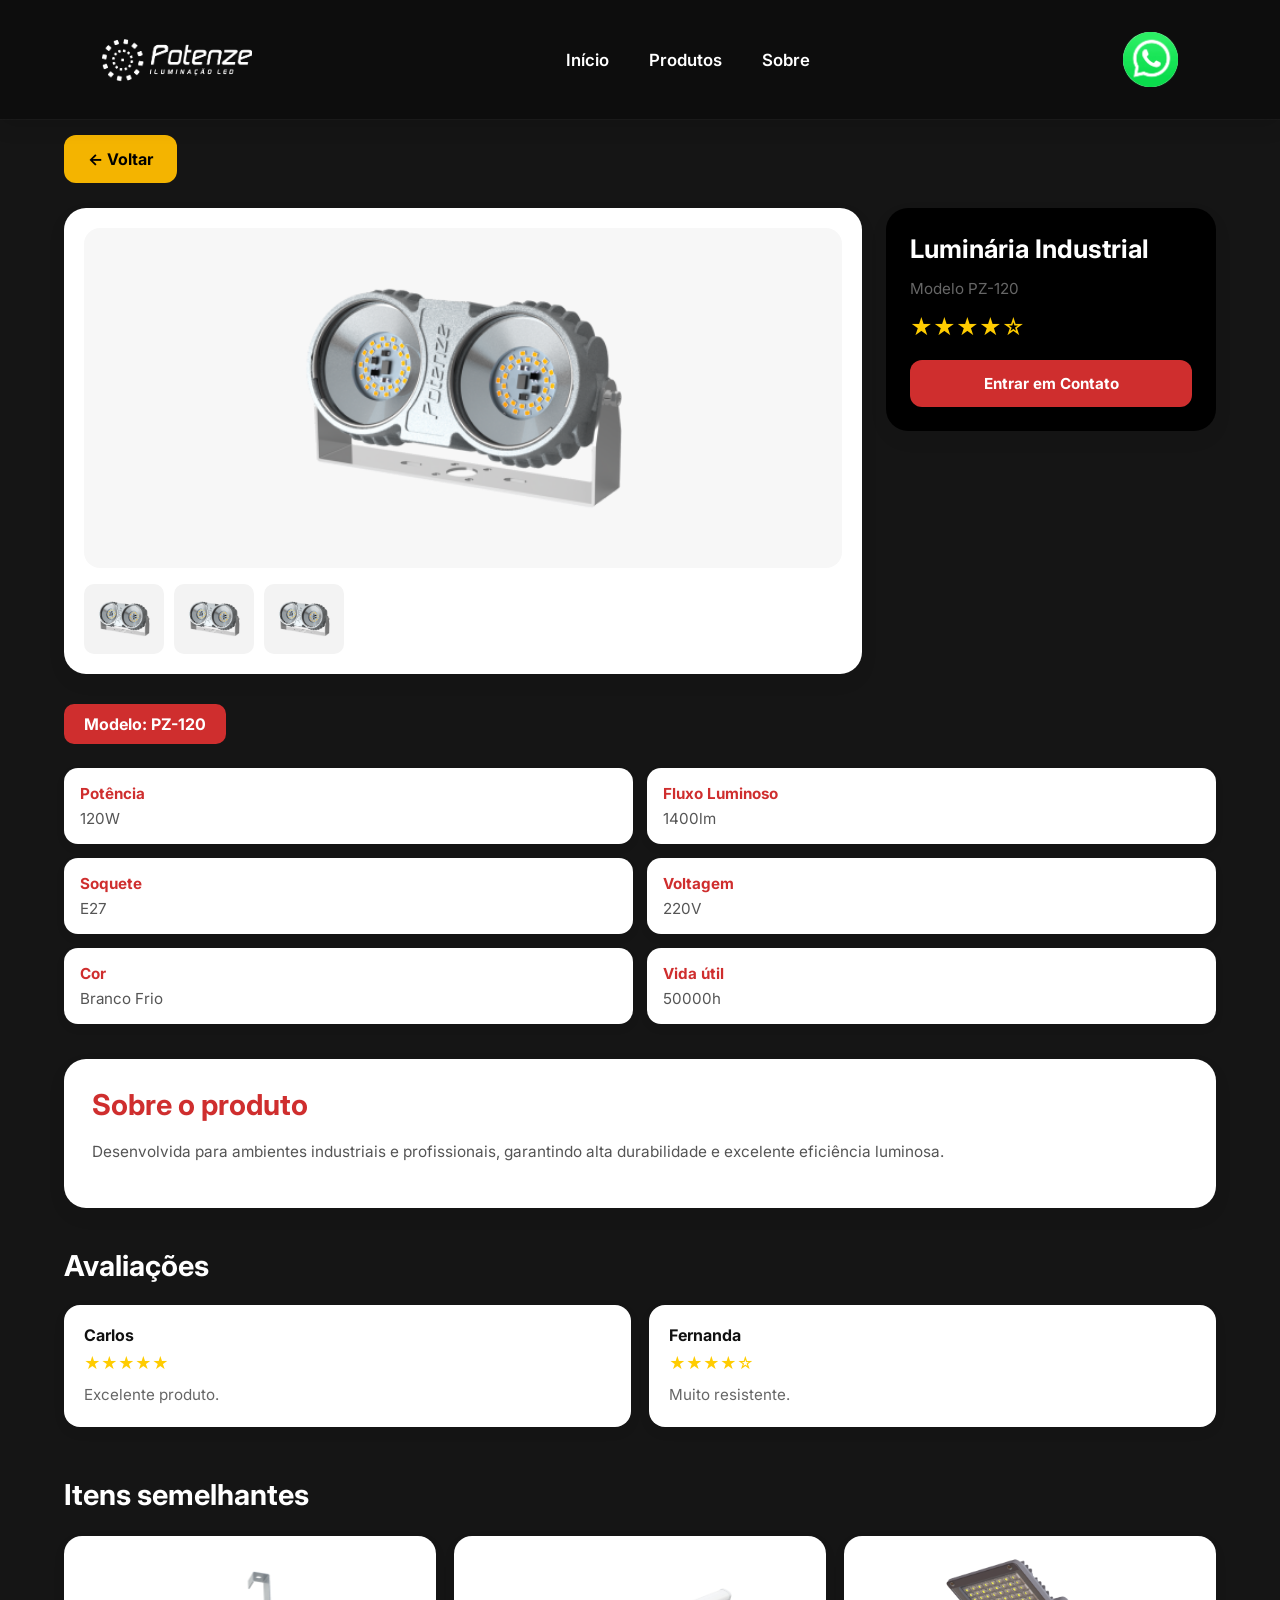
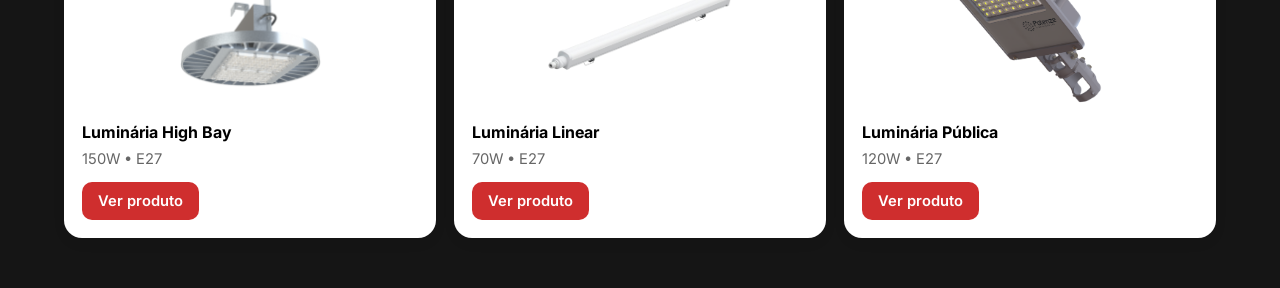
==== produto.html @ f8e29b23 "Add files via upload" ====
<!DOCTYPE html>
<html lang="pt-br">

<head>

    <meta charset="UTF-8">

    <meta
        name="viewport"
        content="width=device-width, initial-scale=1.0"
    >

    <title>Potenze | Produto</title>

    <link
        rel="stylesheet"
        href="css/produto.css"
    >

    <link rel="stylesheet" href="css/style.css">

    <link
        rel="preconnect"
        href="https://fonts.googleapis.com"
    >

    <link
        rel="preconnect"
        href="https://fonts.gstatic.com"
        crossorigin
    >

    <link
        href="https://fonts.googleapis.com/css2?family=Inter:wght@100..900&display=swap"
        rel="stylesheet"
    >

</head>

<body>

    <header class="header">

        <div class="logo">

            <img
                src="assets/icons/LOGO-BRANCA-SF.png"
                alt="Logo Potenze"
            >

        </div>

        <nav>

            <a href="index.html">
                Início
            </a>

            <a href="catalogo.html">
                Produtos
            </a>

            <a href="sobre.html">
                Sobre
            </a>

        </nav>

        <div class="socials">
            <a href="https://wa.me/554133739799" target="_blank"><i data-lucide="message-circle"></i>

                <img src="assets/icons/WhatsApp.png" alt="WhatsApp">

            </a>

    </header>

    <main
        class="produto-container"
        id="produtoDetalhe"
    >

    </main>

    <script src="js/classes.js"></script>

    <script src="js/catalogo.js"></script>

    <script src="js/produto.js"></script>

</body>

</html>
---- css/produto.css ----
/* =========================================
PRODUTO PAGE — AAA PREMIUM
========================================= */

*{
    margin:0;
    padding:0;
    box-sizing:border-box;
    font-family:'Inter',sans-serif;
}

body{
    background:#f4f4f4;
    color:#111;
    overflow-x:hidden;
}

/* =========================================
HEADER
========================================= */

.header{
    width:100%;
    height:120px;

    background:#000;

    display:flex;
    align-items:center;
    justify-content:space-between;

    padding:0 7%;

    position:fixed;
    top:0;
    left:0;

    z-index:999;

    border-bottom:4px solid #CF2E2E;

    box-shadow:
    0 5px 20px rgba(0,0,0,.12);
}

.logo img{
    width:220px;
}

nav{
    display:flex;
    gap:50px;
}

nav a{
    color:rgb(0, 0, 0);
    text-decoration:none;

    font-size:1.05rem;
    font-weight:600;

    transition:.3s;
}

nav a:hover{
    color:#CF2E2E;
}

/* =========================================
CONTAINER
========================================= */

#produtoDetalhe{
    width:100%;
    max-width:1380px;

    margin:105px auto 50px;

    padding:0 5%;
}

/* =========================================
BOTÃO VOLTAR
========================================= */

.btn-voltar-box{
    margin-bottom:25px;
}

.btn-voltar{
    display:inline-flex;
    align-items:center;
    gap:10px;

    background:#CF2E2E;
    color:white;

    text-decoration:none;

    padding:12px 20px;

    border-radius:12px;

    font-weight:700;

    transition:.3s;
}

.btn-voltar:hover{
    background:#a32121;
    transform:translateY(-2px);
}

/* =========================================
TOPO
========================================= */

.topo-produto{
    display:grid;
    grid-template-columns:1fr 330px;

    gap:24px;

    align-items:start;

    margin-bottom:30px;
}

/* =========================================
GALERIA
========================================= */

.galeria{
    background:white;

    border-radius:22px;

    padding:20px;

    box-shadow:
    0 8px 20px rgba(0,0,0,.05);
}

.imagem-principal{
    width:100%;
    height:340px;

    background:#f7f7f7;

    border-radius:16px;

    display:flex;
    align-items:center;
    justify-content:center;

    overflow:hidden;

    margin-bottom:16px;
}

.imagem-principal img{
    width:100%;
    height:100%;

    object-fit:contain;

    transition:.4s;
}

.imagem-principal img:hover{
    transform:scale(1.02);
}

/* =========================================
MINIATURAS
========================================= */

.miniaturas{
    display:flex;
    gap:10px;
}

.thumb{
    width:80px;
    height:70px;

    background:#f3f3f3;

    border-radius:10px;

    padding:6px;

    object-fit:contain;

    cursor:pointer;

    border:2px solid transparent;

    transition:.3s;
}

.thumb:hover{
    border-color:#CF2E2E;
}

.active-thumb{
    border-color:#CF2E2E;
}

/* =========================================
INFO LATERAL
========================================= */

.info-topo{
    background:rgb(0, 0, 0);

    border-radius:22px;

    padding:24px;

    box-shadow:
    0 8px 20px rgba(0,0,0,.05);

    display:flex;
    flex-direction:column;
}

.info-topo h1{
    font-size:1.6rem;
    line-height:1.3;

    margin-bottom:14px;
}

.modelo{
    color:#666;

    margin-bottom:16px;

    font-size:.95rem;
}

.estrelas{
    color:#ffcc00;

    font-size:22px;

    margin-bottom:20px;
}

/* STATUS */

.status-produto{
    display:flex;
    align-items:center;
    gap:10px;

    background:#f5f5f5;

    border-radius:12px;

    padding:12px;

    margin-bottom:18px;
}

.status-dot{
    width:10px;
    height:10px;

    border-radius:50%;

    background:#22c55e;
}

/* RESUMO */

.resumo-info{
    display:grid;
    gap:10px;

    margin-bottom:22px;
}

.mini-info{
    background:#fafafa;

    border:1px solid #ececec;

    border-radius:12px;

    padding:12px;
}

.mini-info strong{
    color:#CF2E2E;

    display:block;

    margin-bottom:4px;

    font-size:.9rem;
}

.mini-info p{
    color:#555;

    font-size:.95rem;
}

/* BOTÕES */

.btn-orcamento{
    width:100%;

    background:#CF2E2E;
    color:white;

    border:none;

    padding:14px;

    border-radius:12px;

    font-size:.95rem;
    font-weight:700;

    cursor:pointer;

    transition:.3s;
}

.btn-orcamento:hover{
    background:#a81f1f;
}

.btn-pdf{
    width:100%;

    display:flex;
    align-items:center;
    justify-content:center;

    margin-top:12px;

    background:#efefef;
    color:#111;

    text-decoration:none;

    padding:13px;

    border-radius:12px;

    font-weight:600;

    transition:.3s;
}

.btn-pdf:hover{
    background:#dfdfdf;
}

/* =========================================
MODELO BOX
========================================= */

.modelo-box{
    width:fit-content;

    background:#CF2E2E;
    color:white;

    padding:10px 20px;

    border-radius:10px;

    font-weight:700;

    margin-bottom:24px;
}

/* =========================================
ESPECIFICAÇÕES
========================================= */

.grid-especificacoes{
    display:grid;
    grid-template-columns:repeat(2,1fr);

    gap:14px;

    margin-bottom:35px;
}

.spec{
    background:white;

    border-radius:14px;

    padding:16px;

    box-shadow:
    0 4px 12px rgba(0,0,0,.04);

    transition:.3s;
}

.spec:hover{
    transform:translateY(-3px);
}

.spec strong{
    display:block;

    color:#CF2E2E;

    margin-bottom:6px;

    font-size:.95rem;
}

.spec p{
    color:#555;

    font-size:.95rem;
}

/* =========================================
DESCRIÇÃO
========================================= */

.descricao-produto{
    background:white;

    border-radius:22px;

    padding:28px;

    margin-bottom:40px;

    box-shadow:
    0 8px 20px rgba(0,0,0,.05);
}

.descricao-produto h2{
    font-size:1.8rem;

    margin-bottom:16px;

    color:#CF2E2E;
}

.descricao-produto p{
    color:#555;

    line-height:1.8;

    margin-bottom:14px;

    font-size:.96rem;
}

/* =========================================
AVALIAÇÕES
========================================= */

.avaliacoes{
    margin-bottom:50px;
}

.avaliacoes h2{
    font-size:1.8rem;

    margin-bottom:22px;
}

.mural-avaliacoes{
    display:grid;
    grid-template-columns:repeat(2,1fr);

    gap:18px;
}

.avaliacao-card{
    background:white;

    border-radius:16px;

    padding:20px;

    box-shadow:
    0 5px 15px rgba(0,0,0,.04);

    transition:.3s;
}

.avaliacao-card:hover{
    transform:translateY(-2px);
}

.avaliacao-card h4{
    margin-bottom:8px;
    color:#111;
}

.avaliacao-card span{
    color:#ffcc00;

    display:block;

    margin-bottom:10px;
}

.avaliacao-card p{
    color:#666;

    line-height:1.6;

    font-size:.95rem;
}

/* =========================================
SIMILARES
========================================= */

.similares h2{
    font-size:1.8rem;

    margin-bottom:24px;
}

.grid-similares{
    display:grid;
    grid-template-columns:repeat(3,1fr);

    gap:18px;
}

.card-similar{
    background:white;

    border-radius:18px;

    padding:18px;

    box-shadow:
    0 5px 15px rgba(0,0,0,.04);

    transition:.3s;
}

.card-similar:hover{
    transform:translateY(-4px);
}

.card-similar img{
    width:100%;
    height:150px;

    object-fit:contain;

    margin-bottom:14px;
}

.card-similar h3{
    margin-bottom:8px;

    font-size:1rem;

    color:#000;
}

.card-similar p{
    color:#666;

    margin-bottom:14px;

    font-size:.92rem;
}

.card-similar a{
    display:inline-block;

    background:#CF2E2E;
    color:white;

    text-decoration:none;

    padding:10px 16px;

    border-radius:10px;

    font-weight:600;

    font-size:.92rem;

    transition:.3s;
}

.card-similar a:hover{
    background:#a32121;
}

/* =========================================
FOCUS AAA
========================================= */

button:focus,
a:focus{
    outline:3px solid #CF2E2E;
    outline-offset:3px;
}

/* =========================================
RESPONSIVO
========================================= */

@media(max-width:1100px){

    .topo-produto{
        grid-template-columns:1fr;
    }

    .grid-similares{
        grid-template-columns:1fr;
    }

}

@media(max-width:800px){

    nav{
        display:none;
    }

    .grid-especificacoes{
        grid-template-columns:1fr;
    }

    .mural-avaliacoes{
        grid-template-columns:1fr;
    }

    .imagem-principal{
        height:260px;
    }

    .header{
        height:100px;
    }

    .logo img{
        width:180px;
    }

}
---- css/style.css ----
*{
    margin:0;
    padding:0;
    box-sizing:border-box;
    font-family:'Inter',sans-serif;
}

body{
    background:#151515;
    color:white;
    overflow-x:hidden;
}

.header{
    position:fixed;
    width:100%;
    top:0;
    left:0;

    display:flex;
    justify-content:space-between;
    align-items:center;

    padding:20px 8%;

    z-index:1000;

    backdrop-filter:blur(14px);

    background:rgba(0,0,0,.35);

    border-bottom:1px solid rgba(255,255,255,.05);

    transition:.4s;
}

.scroll-header{
    background:rgba(207,46,46,.92);
    padding:16px 8%;
}

.logo{
    display:flex;
    align-items:center;
}

.logo img{
    width:150px;
    object-fit:contain;
}

nav{
    display:flex;
    gap:40px;
}

nav a{
    color:white;
    text-decoration:none;
    font-weight:600;
    transition:.3s;
}

nav a:hover{
    color:#ffd3d3;
}

.socials{
    display:flex;
    gap:15px;
}

.socials a{
    width:55px;
    height:55px;

    display:flex;
    align-items:center;
    justify-content:center;

    border-radius:50%;

    background:#ffffff;

    transition:.4s;
}

.socials a:hover{
    transform:translateY(-4px);
    background:#000;
}

.socials img{
    width:100%;
    height:100%;
    object-fit:contain;
}


.hero{
    width:100%;
    min-height:90vh;

    position:relative;

    display:flex;
    align-items:center;
    justify-content:flex-start;

    padding:100px 8% 80px;

    overflow:hidden;
}

.hero-bg{
    position:absolute;
    inset:0;

    width:100%;
    height:100%;

    object-fit:inherit;
    object-position:center;

    z-index:1;
}

.overlay{
    position:absolute;
    inset:0;

    z-index:10;

    background:
    linear-gradient(
        to right,
        rgba(0,0,0,.95) 5%,
        rgba(0,0,0,.82) 35%,
        rgba(0,0,0,.45) 65%,
        rgba(0,0,0,.18) 100%
    );
}

.hero-content{
    position:absolute;
    top:18%;
    z-index:20;

    max-width:700px;

    display:fixed;
    align-items:flex-start;

    text-align:left;
}

.tag{
    padding:12px 22px;

    background:#CF2E2E;

    border-radius:40px;

    font-size:.85rem;

    letter-spacing:3px;

    font-weight:600;
}

.hero h1{
    font-size:5rem;
    line-height:1;

    margin:28px 0;
}

.hero h1 span{
    color:#CF2E2E;
}

.hero p{
    color:#d6d6d6;

    line-height:1.8;

    font-size:1.1rem;

    margin-bottom:35px;

    max-width:620px;
}

.hero-buttons{
    display:flex;
    gap:20px;
    flex-wrap:wrap;
}

.btn{
    padding:16px 38px;

    border-radius:14px;

    text-decoration:none;

    font-weight:600;

    transition:.4s;
}

.primary{
    background:#CF2E2E;
    color:white;
}

.primary:hover{
    transform:translateY(-5px);

    box-shadow:0 0 30px rgba(207,46,46,.4);
}

.secondary{
    border:1px solid rgba(255,255,255,.2);
    color:white;
}

.secondary:hover{
    background:white;
    color:black;
}

.features{
    padding:100px 8%;

    display:grid;
    grid-template-columns:repeat(3,1fr);

    gap:30px;
}

.feature-card{
    background:#282828;

    border:1px solid rgba(255,255,255,.05);

    border-radius:24px;

    padding:50px;

    transition:.4s;
}

.feature-card:hover{
    transform:translateY(-8px);
    border-color:#CF2E2E;
}

.feature-card h3{
    font-size:2.5rem;
    color:#CF2E2E;
}

.products-preview{
    padding:100px 8%;
}

.section-title span{
    color:#CF2E2E;

    letter-spacing:8px;

    font-size:1rem;

    font-weight:600;
}

.section-title h2{
    font-size:4rem;

    margin-top:10px;
    margin-bottom:50px;
}

.products-grid{
    display:grid;

    grid-template-columns:
    repeat(auto-fit,minmax(300px,1fr));

    gap:35px;
}

.product-card{
    background:#282828;

    border-radius:20px;

    overflow:hidden;

    border:1px solid rgba(255,255,255,.05);

    transition:.4s;

    display:flex;
    flex-direction:column;
}

.product-card:hover{
    transform:translateY(-10px);

    border-color:#CF2E2E;

    box-shadow:
    0 0 40px rgba(207,46,46,.15);
}

.product-card img{
    width:75%;

    height:220px;

    object-fit:contain;

    margin:35px auto 10px;

    transition:.4s;
}

.product-card:hover img{
    transform:scale(1.04);
}

.product-card-content{
    padding:35px;

    display:flex;
    flex-direction:column;

    flex:1;
}

.product-card h3{
    font-size:1.6rem;

    text-align:center;

    margin-bottom:18px;
}

.product-card p{
    color:#b5b5b5;

    line-height:1.8;

    text-align:center;

    margin-bottom:30px;

    flex:1;
}

.product-card a{
    width:100%;

    display:flex;
    align-items:center;
    justify-content:center;

    text-decoration:none;

    color:white;

    background:#CF2E2E;

    padding:15px 24px;

    border-radius:14px;

    font-weight:600;

    transition:.3s;
}

.product-card a:hover{
    background:#ff3d3d;

    transform:translateY(-3px);
}

.btn-produto{
    display:inline-block;
    margin-top:20px;
    padding:12px 22px;
    background:#f4b400;
    color:black;
    text-decoration:none;
    border-radius:10px;
    font-weight:600;
}

.pagina-produto{
    width:100%;
    max-width:1200px;
    margin:80px auto;
    padding:40px;
    display:grid;
    grid-template-columns:1fr 1fr;
    gap:60px;
}

.produto-imagem-detalhe{
    background:#111;
    border-radius:20px;
    padding:40px;
}

.produto-imagem-detalhe img{
    width:100%;
    height:100%;
    object-fit:contain;
}

.produto-conteudo h1{
    color:white;
    margin-bottom:25px;
    font-size:42px;
}

.produto-conteudo p{
    color:#d4d4d4;
    margin-bottom:15px;
    font-size:18px;
}

.btn-voltar{
    display:inline-block;
    margin-top:30px;
    padding:14px 24px;
    background:#f4b400;
    color:black;
    text-decoration:none;
    border-radius:12px;
    font-weight:700;
}

@media(max-width:900px){

    .pagina-produto{
        grid-template-columns:1fr;
    }

}

.about-preview{
    padding:120px 8%;

    display:grid;

    grid-template-columns:1fr 1fr;

    align-items:center;

    gap:60px;
}

.about-preview img{
    width:100%;

    border-radius:20px;

    object-fit:cover;
}

.about-preview p{
    margin-bottom:35px;

    line-height:1.8;

    color:#cfcfcf;
}

.clients{
    padding:20px 0;

    background:#fff;

    overflow:hidden;

    position:relative;
}

.clients-title{
    text-align:center;

    margin-bottom:20px;
}

.clients-title span{
    color:#CF2E2E;

    letter-spacing:4px;

    font-size:1rem;

    font-weight:700;
}

.clients-title h2{
    font-size:3.5rem;

    margin-top:20px;

    color:#111;
}

.logos-slider{
    width:100%;
    overflow:hidden;
    position:relative;
}

.logos-track{
    display:flex;
    align-items:center;

    gap:80px;

    width:max-content;

    animation:scrollLogos 35s linear infinite;
}

.logos-track img{
    width:100px;

    opacity:.75;

    filter:grayscale(100%);

    transition:.4s;
}

.logos-track img:hover{
    opacity:1;

    filter:grayscale(0%);

    transform:scale(1.08);
}

@keyframes scrollLogos{
    0%{
        transform:translateX(0);
    }

    100%{
        transform:translateX(-50%);
    }
}

footer{
    padding:60px 8%;

    background:#CF2E2E;

    display:flex;
    justify-content:space-between;

    flex-wrap:wrap;

    gap:40px;
}

.footer-socials{
    display:flex;
    gap:25px;
}

.footer-socials a{
    width:60px;
    height:60px;

    border-radius:50%;

    display:flex;
    align-items:center;
    justify-content:center;

    background:#fff;

    transition:.4s;
}

.footer-socials a:hover{
    background:#000;
    transform:translateY(-4px);
}

.footer-socials img{
    width:100%;
    height:100%;

    object-fit:contain;
}

@media(max-width:1100px){

    .features,
    .about-preview{
        grid-template-columns:1fr;
    }

    .hero h1{
        font-size:4rem;
    }
}

@media(max-width:900px){

    .header{
        padding:18px 6%;
    }

    nav{
        display:none;
    }

    .logo img{
        width:120px;
    }

    .socials a{
        width:48px;
        height:48px;
    }

    .hero{
        padding:120px 6% 70px;

        min-height:90vh;
    }

    .hero-content{
        max-width:100%;
    }

    .hero h1{
        font-size:3rem;
    }

    .hero p{
        font-size:1rem;
    }

    .hero-buttons{
        width:100%;
    }

    .btn{
        width:100%;
        text-align:center;
    }

    .features{
        padding:80px 6%;
    }

    .feature-card{
        padding:35px;
    }

    .products-preview{
        padding:80px 6%;
    }

    .section-title h2{
        font-size:2.5rem;
    }

    .products-grid{
        grid-template-columns:1fr;
    }

    .product-card img{
        width:70%;
        height:180px;
    }

    .product-card-content{
        padding:25px;
    }

    .about-preview{
        padding:80px 6%;
    }

    .clients-title h2{
        font-size:2.3rem;
    }

    .logos-track{
        gap:45px;
    }

    .logos-track img{
        width:85px;
    }

    footer{
        padding:50px 6%;
    }

    .footer-socials{
        gap:18px;
    }

    .footer-socials a{
        width:50px;
        height:50px;
    }
}

@media(max-width:500px){

    .hero h1{
        font-size:2.3rem;
    }

    .tag{
        font-size:.7rem;

        letter-spacing:2px;

        padding:10px 16px;
    }

    .hero p{
        line-height:1.7;
    }

    .section-title h2{
        font-size:2rem;
    }

    .product-card h3{
        font-size:1.3rem;
    }

    .product-card p{
        font-size:.95rem;
    }
}
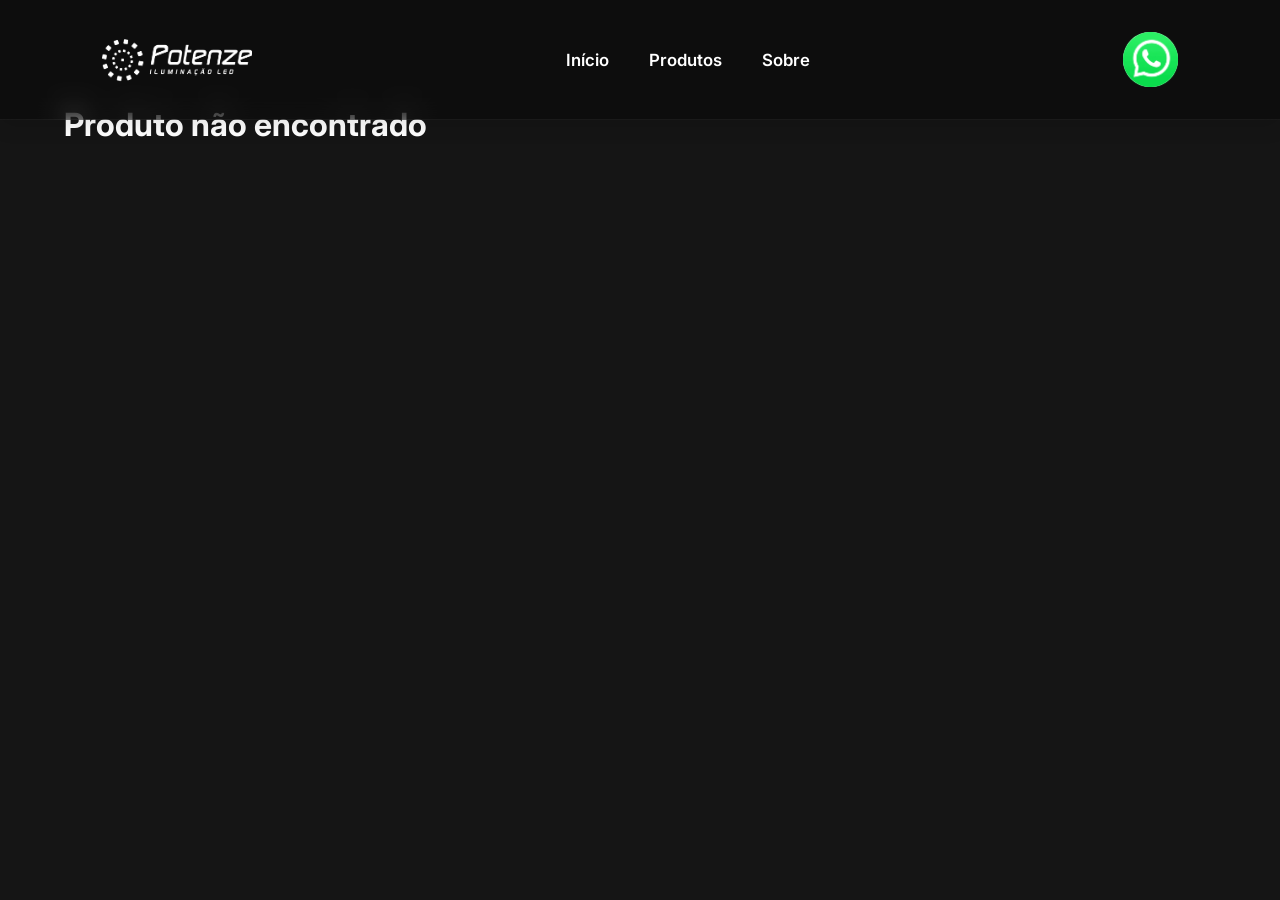
==== commit d8928127: "Add files via upload" ====
--- a/produto.html
+++ b/produto.html
@@ -82,11 +82,11 @@
 
     </main>
 
-    <script src="js/classes.js"></script>
+<script src="js/classes.js"></script>
 
-    <script src="js/catalogo.js"></script>
+<script src="js/produtos.js"></script>
 
-    <script src="js/produto.js"></script>
+<script src="js/produto.js"></script>
 
 </body>
 
--- a/css/produto.css
+++ b/css/produto.css
@@ -654,4 +654,5 @@
         width:180px;
     }
 
-}+}
+
